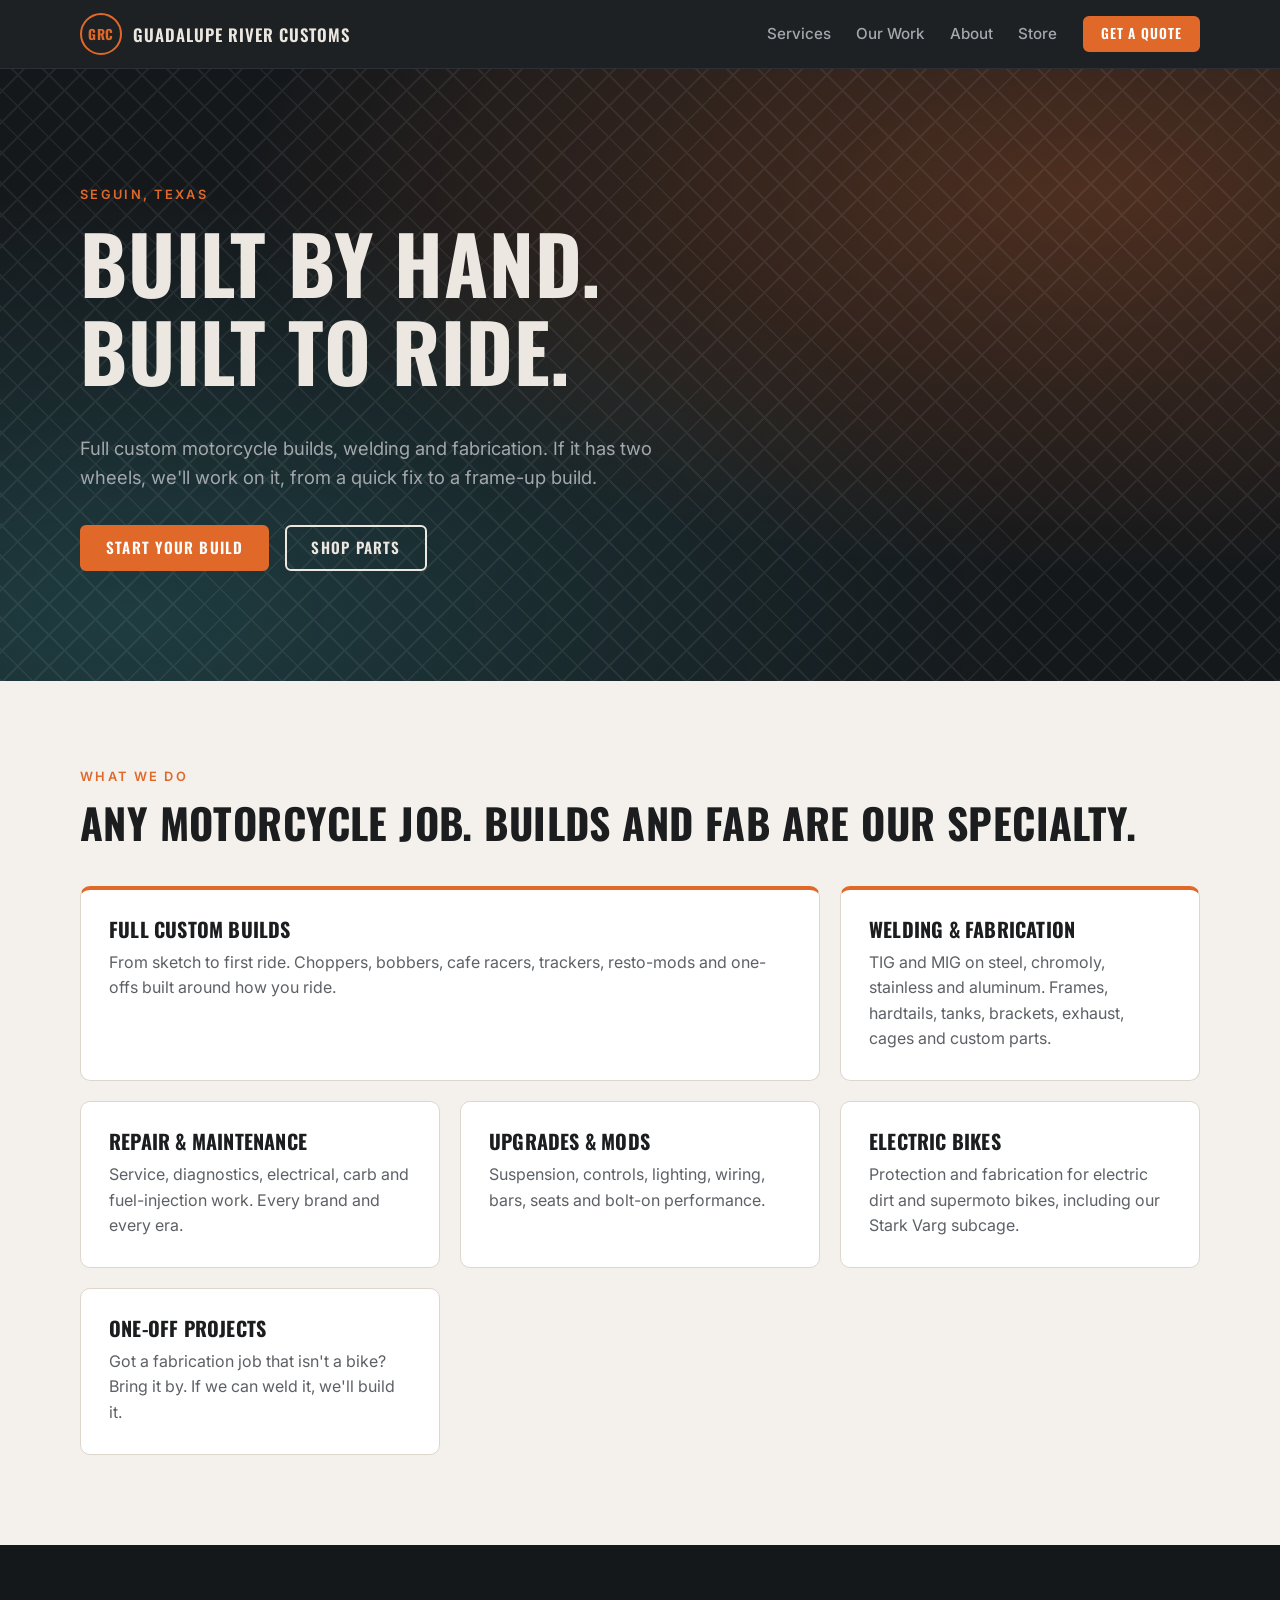
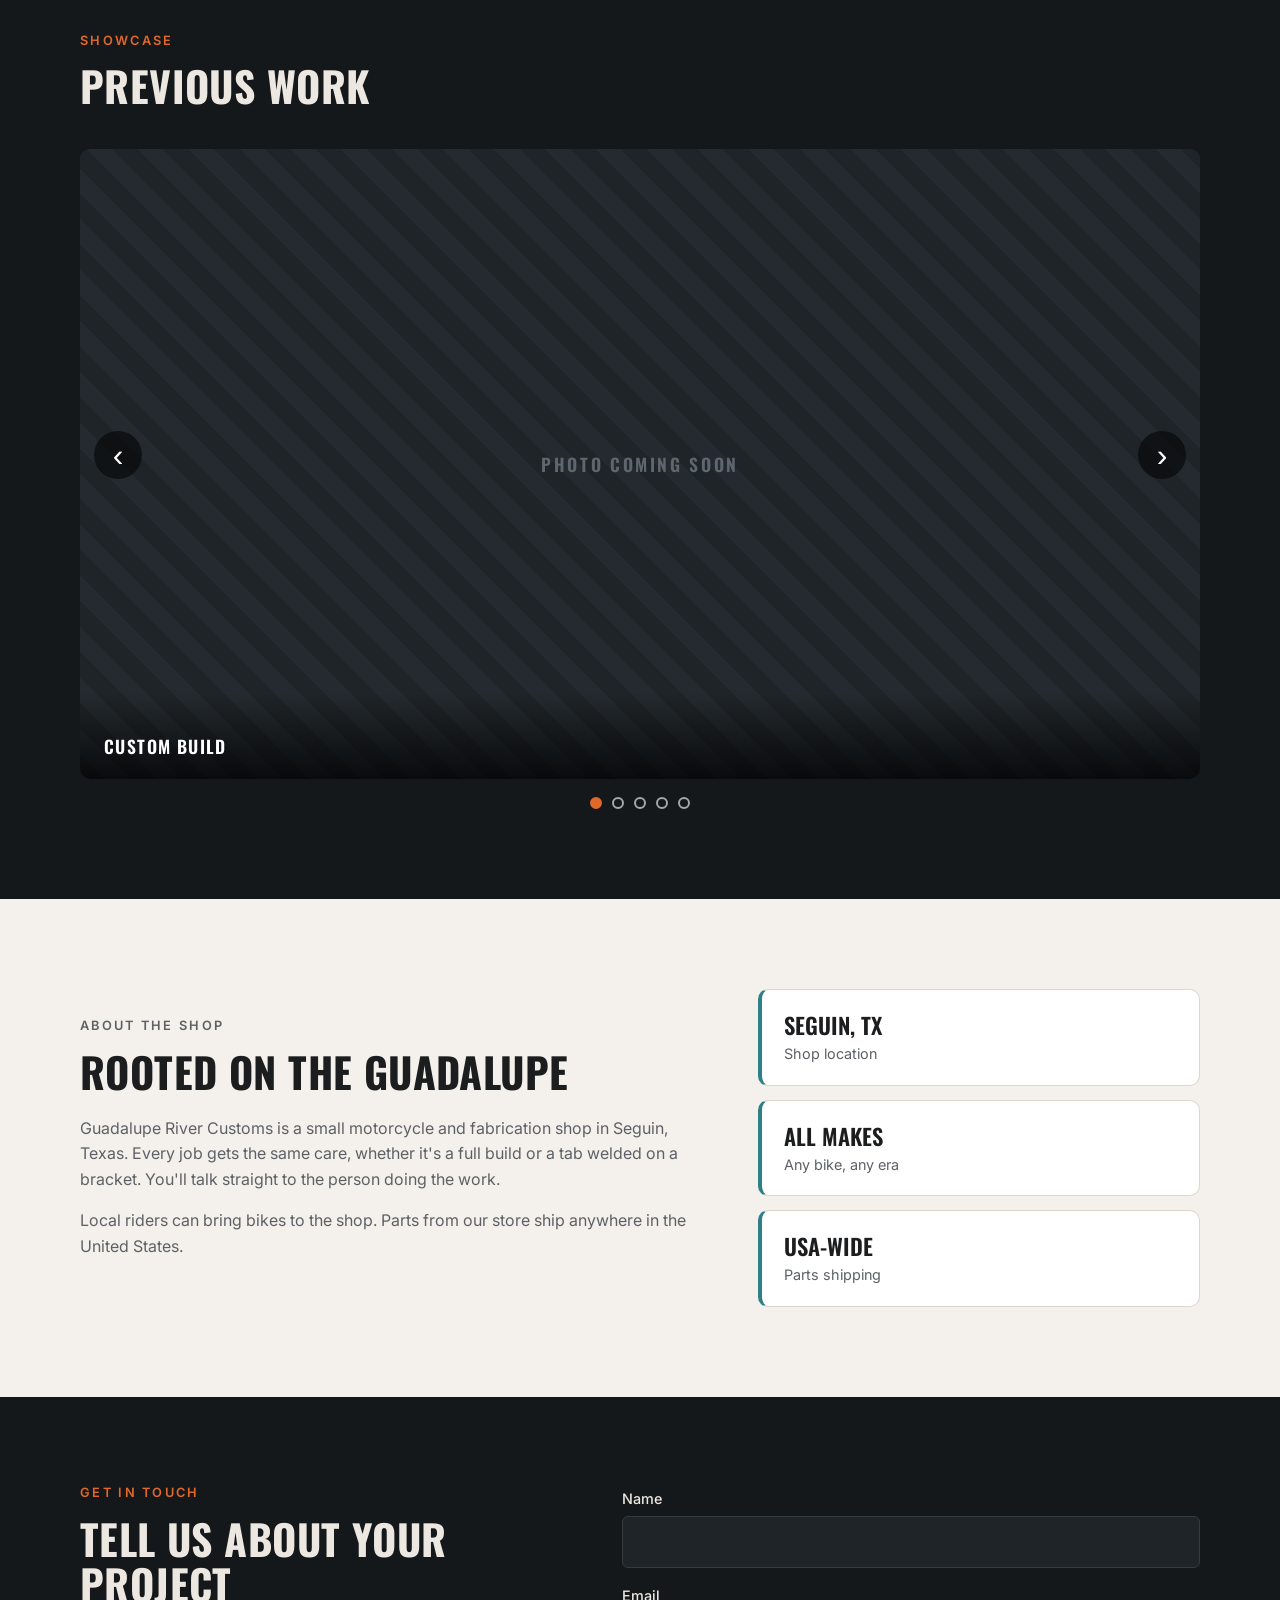
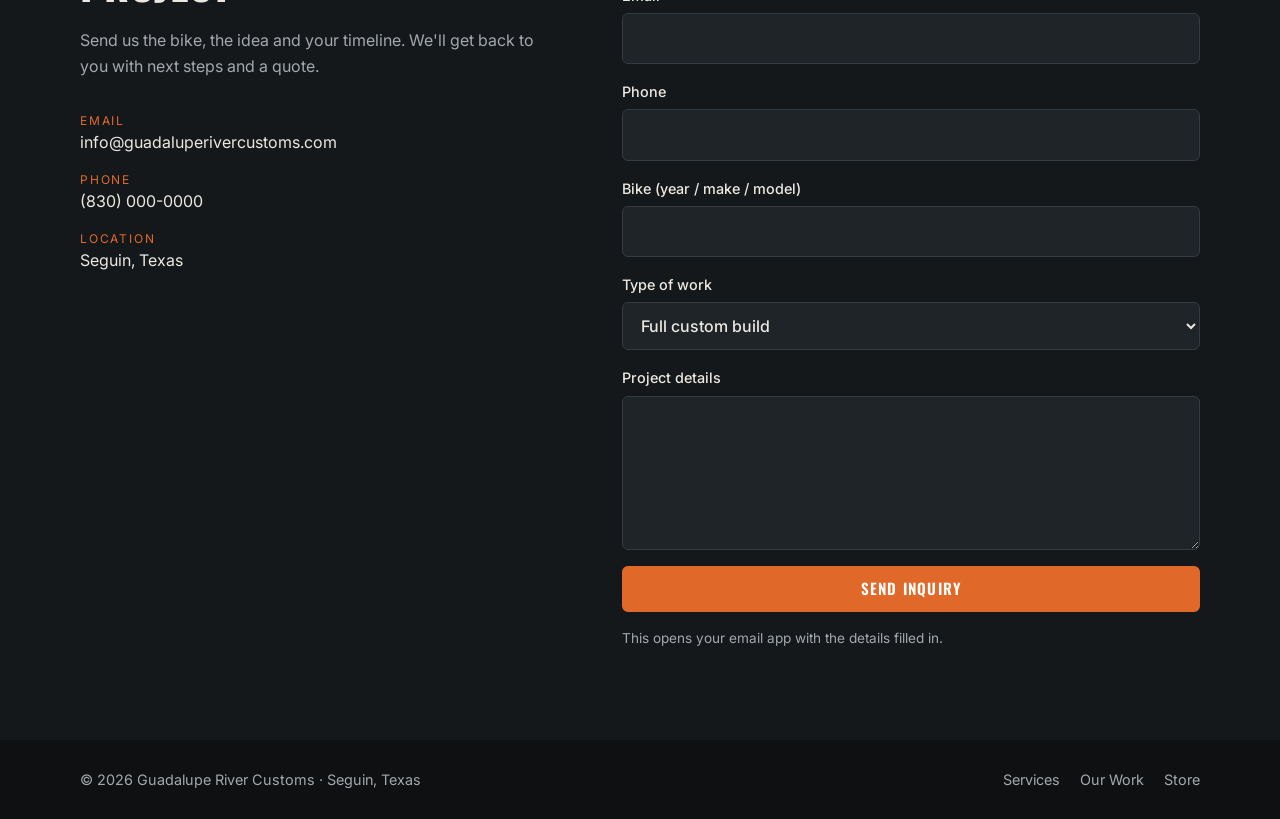
==== index.html @ 5e0766a9 "first push" ====
<!doctype html>
<html lang="en">
<head>
  <meta charset="utf-8">
  <meta name="viewport" content="width=device-width, initial-scale=1">
  <title>Guadalupe River Customs | Motorcycle Builds &amp; Fabrication in Seguin, TX</title>
  <meta name="description" content="Guadalupe River Customs in Seguin, Texas. Full custom motorcycle builds, repairs, welding and fabrication. Parts shipped anywhere in the USA.">
  <link rel="preconnect" href="https://fonts.googleapis.com">
  <link rel="preconnect" href="https://fonts.gstatic.com" crossorigin>
  <link href="https://fonts.googleapis.com/css2?family=Oswald:wght@500;600;700&family=Inter:wght@400;500;600&display=swap" rel="stylesheet">
  <link rel="stylesheet" href="css/styles.css">
</head>
<body>
  <header class="site-header">
    <div class="container nav">
      <a class="brand" href="index.html" aria-label="Guadalupe River Customs home">
        <span class="brand-mark">GRC</span>
        <span class="brand-name">Guadalupe River Customs</span>
      </a>
      <button class="nav-toggle" aria-label="Open menu" aria-expanded="false" aria-controls="nav-links">
        <span></span><span></span><span></span>
      </button>
      <nav id="nav-links" class="nav-links">
        <a href="#services">Services</a>
        <a href="#work">Our Work</a>
        <a href="#about">About</a>
        <a href="store.html">Store</a>
        <a href="#contact" class="btn btn-small">Get a Quote</a>
      </nav>
    </div>
  </header>

  <main>
    <section class="hero">
      <div class="container hero-inner">
        <p class="eyebrow">Seguin, Texas</p>
        <h1>Built by hand.<br>Built to ride.</h1>
        <p class="lead">Full custom motorcycle builds, welding and fabrication. If it has two wheels, we'll work on it, from a quick fix to a frame-up build.</p>
        <div class="hero-actions">
          <a href="#contact" class="btn">Start Your Build</a>
          <a href="store.html" class="btn btn-ghost">Shop Parts</a>
        </div>
      </div>
    </section>

    <section id="services" class="section">
      <div class="container">
        <p class="eyebrow">What we do</p>
        <h2>Any motorcycle job. Builds and fab are our specialty.</h2>
        <div class="cards">
          <article class="card card-feature">
            <h3>Full Custom Builds</h3>
            <p>From sketch to first ride. Choppers, bobbers, cafe racers, trackers, resto-mods and one-offs built around how you ride.</p>
          </article>
          <article class="card card-feature">
            <h3>Welding &amp; Fabrication</h3>
            <p>TIG and MIG on steel, chromoly, stainless and aluminum. Frames, hardtails, tanks, brackets, exhaust, cages and custom parts.</p>
          </article>
          <article class="card">
            <h3>Repair &amp; Maintenance</h3>
            <p>Service, diagnostics, electrical, carb and fuel-injection work. Every brand and every era.</p>
          </article>
          <article class="card">
            <h3>Upgrades &amp; Mods</h3>
            <p>Suspension, controls, lighting, wiring, bars, seats and bolt-on performance.</p>
          </article>
          <article class="card">
            <h3>Electric Bikes</h3>
            <p>Protection and fabrication for electric dirt and supermoto bikes, including our Stark Varg subcage.</p>
          </article>
          <article class="card">
            <h3>One-Off Projects</h3>
            <p>Got a fabrication job that isn't a bike? Bring it by. If we can weld it, we'll build it.</p>
          </article>
        </div>
      </div>
    </section>

    <section id="work" class="section section-dark">
      <div class="container">
        <p class="eyebrow">Showcase</p>
        <h2>Previous work</h2>
        <!-- To add photos: drop images into images/showcase/ and update the src/alt/caption below. -->
        <div class="carousel" data-carousel aria-roledescription="carousel" aria-label="Previous work">
          <div class="carousel-viewport">
            <ul class="carousel-track">
              <li class="carousel-slide">
                <img src="images/showcase/work-1.jpg" alt="Custom build 1">
                <p class="carousel-caption">Custom build</p>
              </li>
              <li class="carousel-slide">
                <img src="images/showcase/work-2.jpg" alt="Custom build 2">
                <p class="carousel-caption">Frame &amp; fabrication</p>
              </li>
              <li class="carousel-slide">
                <img src="images/showcase/work-3.jpg" alt="Custom build 3">
                <p class="carousel-caption">Welding detail</p>
              </li>
              <li class="carousel-slide">
                <img src="images/showcase/work-4.jpg" alt="Custom build 4">
                <p class="carousel-caption">Stark Varg subcage</p>
              </li>
              <li class="carousel-slide">
                <img src="images/showcase/work-5.jpg" alt="Custom build 5">
                <p class="carousel-caption">Finished build</p>
              </li>
            </ul>
          </div>
          <button class="carousel-btn prev" aria-label="Previous slide">&#8249;</button>
          <button class="carousel-btn next" aria-label="Next slide">&#8250;</button>
          <div class="carousel-dots" role="tablist" aria-label="Choose slide"></div>
        </div>
      </div>
    </section>

    <section id="about" class="section">
      <div class="container about">
        <div>
          <p class="eyebrow">About the shop</p>
          <h2>Rooted on the Guadalupe</h2>
          <p>Guadalupe River Customs is a small motorcycle and fabrication shop in Seguin, Texas. Every job gets the same care, whether it's a full build or a tab welded on a bracket. You'll talk straight to the person doing the work.</p>
          <p>Local riders can bring bikes to the shop. Parts from our store ship anywhere in the United States.</p>
        </div>
        <ul class="facts">
          <li><strong>Seguin, TX</strong><span>Shop location</span></li>
          <li><strong>All makes</strong><span>Any bike, any era</span></li>
          <li><strong>USA-wide</strong><span>Parts shipping</span></li>
        </ul>
      </div>
    </section>

    <section id="contact" class="section section-dark">
      <div class="container contact">
        <div>
          <p class="eyebrow">Get in touch</p>
          <h2>Tell us about your project</h2>
          <p>Send us the bike, the idea and your timeline. We'll get back to you with next steps and a quote.</p>
          <ul class="contact-list">
            <!-- TODO: replace placeholder contact details -->
            <li><span>Email</span><a href="mailto:info@guadaluperivercustoms.com">info@guadaluperivercustoms.com</a></li>
            <li><span>Phone</span><a href="tel:+18300000000">(830) 000-0000</a></li>
            <li><span>Location</span>Seguin, Texas</li>
          </ul>
        </div>
        <form class="form" data-mailto-form data-subject="Project inquiry">
          <label>Name<input name="Name" required autocomplete="name"></label>
          <label>Email<input name="Email" type="email" required autocomplete="email"></label>
          <label>Phone<input name="Phone" type="tel" autocomplete="tel"></label>
          <label>Bike (year / make / model)<input name="Bike"></label>
          <label>Type of work
            <select name="Type of work">
              <option>Full custom build</option>
              <option>Welding / fabrication</option>
              <option>Repair / maintenance</option>
              <option>Upgrades / mods</option>
              <option>Something else</option>
            </select>
          </label>
          <label>Project details<textarea name="Details" rows="5" required></textarea></label>
          <button type="submit" class="btn">Send Inquiry</button>
          <p class="form-note">This opens your email app with the details filled in.</p>
        </form>
      </div>
    </section>
  </main>

  <footer class="site-footer">
    <div class="container footer-inner">
      <p>&copy; <span data-year></span> Guadalupe River Customs &middot; Seguin, Texas</p>
      <nav><a href="index.html#services">Services</a><a href="index.html#work">Our Work</a><a href="store.html">Store</a></nav>
    </div>
  </footer>

  <script src="js/main.js"></script>
</body>
</html>
---- css/styles.css ----
:root {
  --bg: #f4f1ec;
  --surface: #ffffff;
  --ink: #1b1d1f;
  --muted: #5d6166;
  --line: #ddd6cc;
  --dark: #15181b;
  --dark-2: #1f2428;
  --dark-ink: #ece8e1;
  --dark-muted: #a3a8ad;
  --accent: #e0692a;      /* spark orange */
  --accent-ink: #ffffff;
  --river: #2f7f86;       /* river teal */
  --radius: 10px;
  --max: 1160px;
  --head: "Oswald", "Arial Narrow", sans-serif;
  --body: "Inter", system-ui, -apple-system, "Segoe UI", sans-serif;
}

*, *::before, *::after { box-sizing: border-box; }
html { scroll-behavior: smooth; }
body {
  margin: 0;
  background: var(--bg);
  color: var(--ink);
  font: 16px/1.6 var(--body);
  -webkit-font-smoothing: antialiased;
}
img { max-width: 100%; display: block; }
a { color: inherit; }
h1, h2, h3 { font-family: var(--head); line-height: 1.1; margin: 0 0 .5em; letter-spacing: .01em; text-transform: uppercase; }
h1 { font-size: clamp(2.6rem, 7vw, 5rem); }
h2 { font-size: clamp(1.8rem, 4vw, 2.6rem); }
h3 { font-size: 1.25rem; }
p { margin: 0 0 1em; }

.container { width: 100%; max-width: var(--max); margin: 0 auto; padding: 0 20px; }
.eyebrow { font: 600 .8rem/1 var(--body); letter-spacing: .18em; text-transform: uppercase; color: var(--accent); margin-bottom: 1rem; }
.lead { font-size: 1.15rem; color: var(--muted); max-width: 40rem; }

/* Buttons */
.btn {
  display: inline-block; padding: .85rem 1.5rem; border: 2px solid var(--accent); border-radius: 6px;
  background: var(--accent); color: var(--accent-ink); font: 600 .95rem/1 var(--head); letter-spacing: .08em;
  text-transform: uppercase; text-decoration: none; cursor: pointer; transition: background .2s, color .2s, transform .1s;
}
.btn:hover { background: #c85a20; border-color: #c85a20; }
.btn:active { transform: translateY(1px); }
.btn-ghost { background: transparent; color: var(--dark-ink); border-color: var(--dark-ink); }
.btn-ghost:hover { background: var(--dark-ink); color: var(--dark); border-color: var(--dark-ink); }
.btn-small { padding: .55rem 1rem; font-size: .85rem; }
.btn-block { width: 100%; }
:focus-visible { outline: 3px solid var(--river); outline-offset: 2px; }

/* Header */
.site-header { position: sticky; top: 0; z-index: 50; background: rgba(21, 24, 27, .96); color: var(--dark-ink); border-bottom: 1px solid #2a3035; }
.nav { display: flex; align-items: center; justify-content: space-between; height: 68px; }
.brand { display: flex; align-items: center; gap: .7rem; text-decoration: none; }
.brand-mark { display: grid; place-items: center; width: 42px; height: 42px; border: 2px solid var(--accent); border-radius: 50%; font: 700 .85rem var(--head); color: var(--accent); letter-spacing: .05em; }
.brand-name { font: 600 1.05rem var(--head); letter-spacing: .06em; text-transform: uppercase; }
.nav-links { display: flex; align-items: center; gap: 1.6rem; }
.nav-links a:not(.btn) { text-decoration: none; font-weight: 500; font-size: .95rem; color: var(--dark-muted); transition: color .2s; }
.nav-links a:not(.btn):hover, .nav-links a[aria-current="page"] { color: var(--dark-ink); }
.nav-toggle { display: none; background: none; border: 0; padding: 8px; cursor: pointer; }
.nav-toggle span { display: block; width: 24px; height: 2px; margin: 5px 0; background: var(--dark-ink); transition: transform .2s, opacity .2s; }

/* Hero */
.hero {
  position: relative; color: var(--dark-ink); padding: 120px 0 110px;
  background:
    radial-gradient(ellipse at 85% 20%, rgba(224, 105, 42, .28), transparent 55%),
    radial-gradient(ellipse at 10% 90%, rgba(47, 127, 134, .35), transparent 55%),
    var(--dark);
  overflow: hidden;
}
.hero::after { /* subtle diamond-plate texture */
  content: ""; position: absolute; inset: 0; pointer-events: none; opacity: .06;
  background-image: repeating-linear-gradient(45deg, #fff 0 2px, transparent 2px 22px), repeating-linear-gradient(-45deg, #fff 0 2px, transparent 2px 22px);
}
.hero-inner { position: relative; z-index: 1; }
.hero .lead { color: var(--dark-muted); }
.hero-actions { display: flex; flex-wrap: wrap; gap: 1rem; margin-top: 2rem; }

/* Sections */
.section { padding: 90px 0; }
.section-dark { background: var(--dark); color: var(--dark-ink); }
.section-dark .lead, .section-dark p { color: var(--dark-muted); }
.section-dark h2 { color: var(--dark-ink); }
.section-dark .eyebrow, .page-head .eyebrow { color: var(--accent); }
.page-head { background: var(--dark); color: var(--dark-ink); padding: 80px 0 60px; }
.page-head .lead { color: var(--dark-muted); }

/* Cards */
.cards { display: grid; grid-template-columns: repeat(3, 1fr); gap: 20px; margin-top: 2.5rem; }
.card { background: var(--surface); border: 1px solid var(--line); border-radius: var(--radius); padding: 28px; }
.card p { color: var(--muted); margin: 0; }
.card-feature { grid-column: span 1; border-top: 4px solid var(--accent); }
.card-feature:first-child { grid-column: span 2; }
.card-feature:nth-child(2) { grid-column: span 1; }

/* Carousel */
.carousel { position: relative; margin-top: 2.5rem; }
.carousel-viewport { overflow: hidden; border-radius: var(--radius); background: var(--dark-2); }
.carousel-track { display: flex; margin: 0; padding: 0; list-style: none; transition: transform .5s ease; }
.carousel-slide { position: relative; flex: 0 0 100%; aspect-ratio: 16 / 9; }
.carousel-slide img { width: 100%; height: 100%; object-fit: cover; }
.carousel-slide.is-placeholder img { display: none; }
.carousel-slide.is-placeholder::before {
  content: "Photo coming soon"; position: absolute; inset: 0; display: grid; place-items: center;
  font: 600 1.1rem var(--head); letter-spacing: .15em; text-transform: uppercase; color: #5f676e;
  background: repeating-linear-gradient(45deg, #1f2428 0 18px, #242a2f 18px 36px);
}
.carousel-caption {
  position: absolute; left: 0; right: 0; bottom: 0; margin: 0; padding: 40px 24px 20px;
  background: linear-gradient(transparent, rgba(0, 0, 0, .75)); color: #fff !important;
  font: 600 1.1rem var(--head); letter-spacing: .08em; text-transform: uppercase;
}
.carousel-btn {
  position: absolute; top: calc(50% - 24px); transform: translateY(-50%); width: 48px; height: 48px; border-radius: 50%;
  border: 0; background: rgba(0, 0, 0, .55); color: #fff; font-size: 2rem; line-height: 1; cursor: pointer; transition: background .2s;
}
.carousel-btn:hover { background: var(--accent); }
.carousel-btn.prev { left: 14px; }
.carousel-btn.next { right: 14px; }
.carousel-dots { display: flex; justify-content: center; gap: 10px; margin-top: 18px; }
.carousel-dots button { width: 12px; height: 12px; padding: 0; border-radius: 50%; border: 2px solid var(--dark-muted); background: transparent; cursor: pointer; }
.carousel-dots button[aria-selected="true"] { background: var(--accent); border-color: var(--accent); }

/* About */
.about { display: grid; grid-template-columns: 1.4fr 1fr; gap: 60px; align-items: center; }
.about p { color: var(--muted); }
.facts { list-style: none; margin: 0; padding: 0; display: grid; gap: 14px; }
.facts li { background: var(--surface); border: 1px solid var(--line); border-left: 4px solid var(--river); border-radius: var(--radius); padding: 18px 22px; }
.facts strong { display: block; font: 600 1.4rem var(--head); text-transform: uppercase; }
.facts span { color: var(--muted); font-size: .9rem; }

/* Contact + forms */
.contact { display: grid; grid-template-columns: 1fr 1.2fr; gap: 60px; }
.contact-list { list-style: none; padding: 0; margin: 2rem 0 0; display: grid; gap: 14px; }
.contact-list li { display: flex; flex-direction: column; color: var(--dark-ink); }
.contact-list span { font-size: .75rem; letter-spacing: .15em; text-transform: uppercase; color: var(--accent); }
.contact-list a { color: var(--dark-ink); text-decoration: none; overflow-wrap: anywhere; }
.contact-list a:hover { color: var(--accent); }

.form { display: grid; gap: 16px; }
.form label { display: grid; gap: 6px; font-size: .9rem; font-weight: 500; }
.form input, .form select, .form textarea {
  width: 100%; padding: .75rem .9rem; border-radius: 6px; font: inherit; font-size: 1rem;
  border: 1px solid var(--line); background: var(--surface); color: var(--ink);
}
.form textarea { resize: vertical; }
.section-dark .form label { color: var(--dark-ink); }
.section-dark .form input, .section-dark .form select, .section-dark .form textarea { background: var(--dark-2); border-color: #343b41; color: var(--dark-ink); }
.form-row { display: grid; grid-template-columns: 1fr 1fr; gap: 16px; }
.form-note { font-size: .85rem; color: var(--muted); margin: 0; }
.section-dark .form-note { color: var(--dark-muted); }

/* Product */
.product { display: grid; grid-template-columns: 1fr 1fr; gap: 56px; align-items: start; }
.product-media { position: sticky; top: 96px; aspect-ratio: 4 / 3; border-radius: var(--radius); overflow: hidden; background: var(--dark-2); }
.product-media img { width: 100%; height: 100%; object-fit: cover; }
.product-media.is-placeholder img { display: none; }
.product-media.is-placeholder::before {
  content: "Product photo coming soon"; position: absolute; inset: 0; display: grid; place-items: center;
  font: 600 1rem var(--head); letter-spacing: .15em; text-transform: uppercase; color: #5f676e;
  background: repeating-linear-gradient(45deg, #1f2428 0 18px, #242a2f 18px 36px);
}
.price { font: 700 2.4rem var(--head); margin: .2rem 0 1rem; }
.price span { font: 500 1rem var(--body); color: var(--muted); }
.spec-list { padding-left: 1.2rem; margin: 0 0 2rem; color: var(--muted); }
.spec-list li { margin-bottom: .35rem; }
.order-form { background: var(--surface); border: 1px solid var(--line); border-radius: var(--radius); padding: 28px; }
.order-total { margin: 0; font-size: 1.05rem; }

/* Footer */
.site-footer { background: #0e1012; color: var(--dark-muted); padding: 28px 0; font-size: .9rem; }
.footer-inner { display: flex; flex-wrap: wrap; justify-content: space-between; align-items: center; gap: 12px; }
.footer-inner p { margin: 0; }
.footer-inner nav { display: flex; gap: 20px; }
.footer-inner a { text-decoration: none; }
.footer-inner a:hover { color: var(--accent); }

/* Responsive */
@media (max-width: 900px) {
  .cards { grid-template-columns: 1fr 1fr; }
  .card-feature:first-child { grid-column: span 2; }
  .about, .contact, .product { grid-template-columns: 1fr; gap: 40px; }
  .product-media { position: relative; top: 0; }
}
@media (max-width: 720px) {
  .container { padding: 0 16px; }
  .nav-toggle { display: block; }
  .brand-name { font-size: .9rem; }
  .nav-links {
    position: absolute; top: 68px; left: 0; right: 0; flex-direction: column; align-items: stretch; gap: 0;
    background: var(--dark); border-bottom: 1px solid #2a3035; padding: 8px 16px 20px; display: none;
  }
  .nav-links.is-open { display: flex; }
  .nav-links a:not(.btn) { padding: 14px 0; border-bottom: 1px solid #2a3035; }
  .nav-links .btn { margin-top: 14px; text-align: center; }
  .nav-toggle[aria-expanded="true"] span:nth-child(1) { transform: translateY(7px) rotate(45deg); }
  .nav-toggle[aria-expanded="true"] span:nth-child(2) { opacity: 0; }
  .nav-toggle[aria-expanded="true"] span:nth-child(3) { transform: translateY(-7px) rotate(-45deg); }
  .hero { padding: 80px 0 70px; }
  .section { padding: 64px 0; }
  .cards { grid-template-columns: 1fr; }
  .card-feature:first-child { grid-column: auto; }
  .form-row { grid-template-columns: 1fr; }
  .carousel-slide { aspect-ratio: 4 / 3; }
  .carousel-btn { width: 40px; height: 40px; font-size: 1.6rem; }
  .order-form { padding: 20px; }
}
@media (prefers-reduced-motion: reduce) {
  html { scroll-behavior: auto; }
  .carousel-track { transition: none; }
}
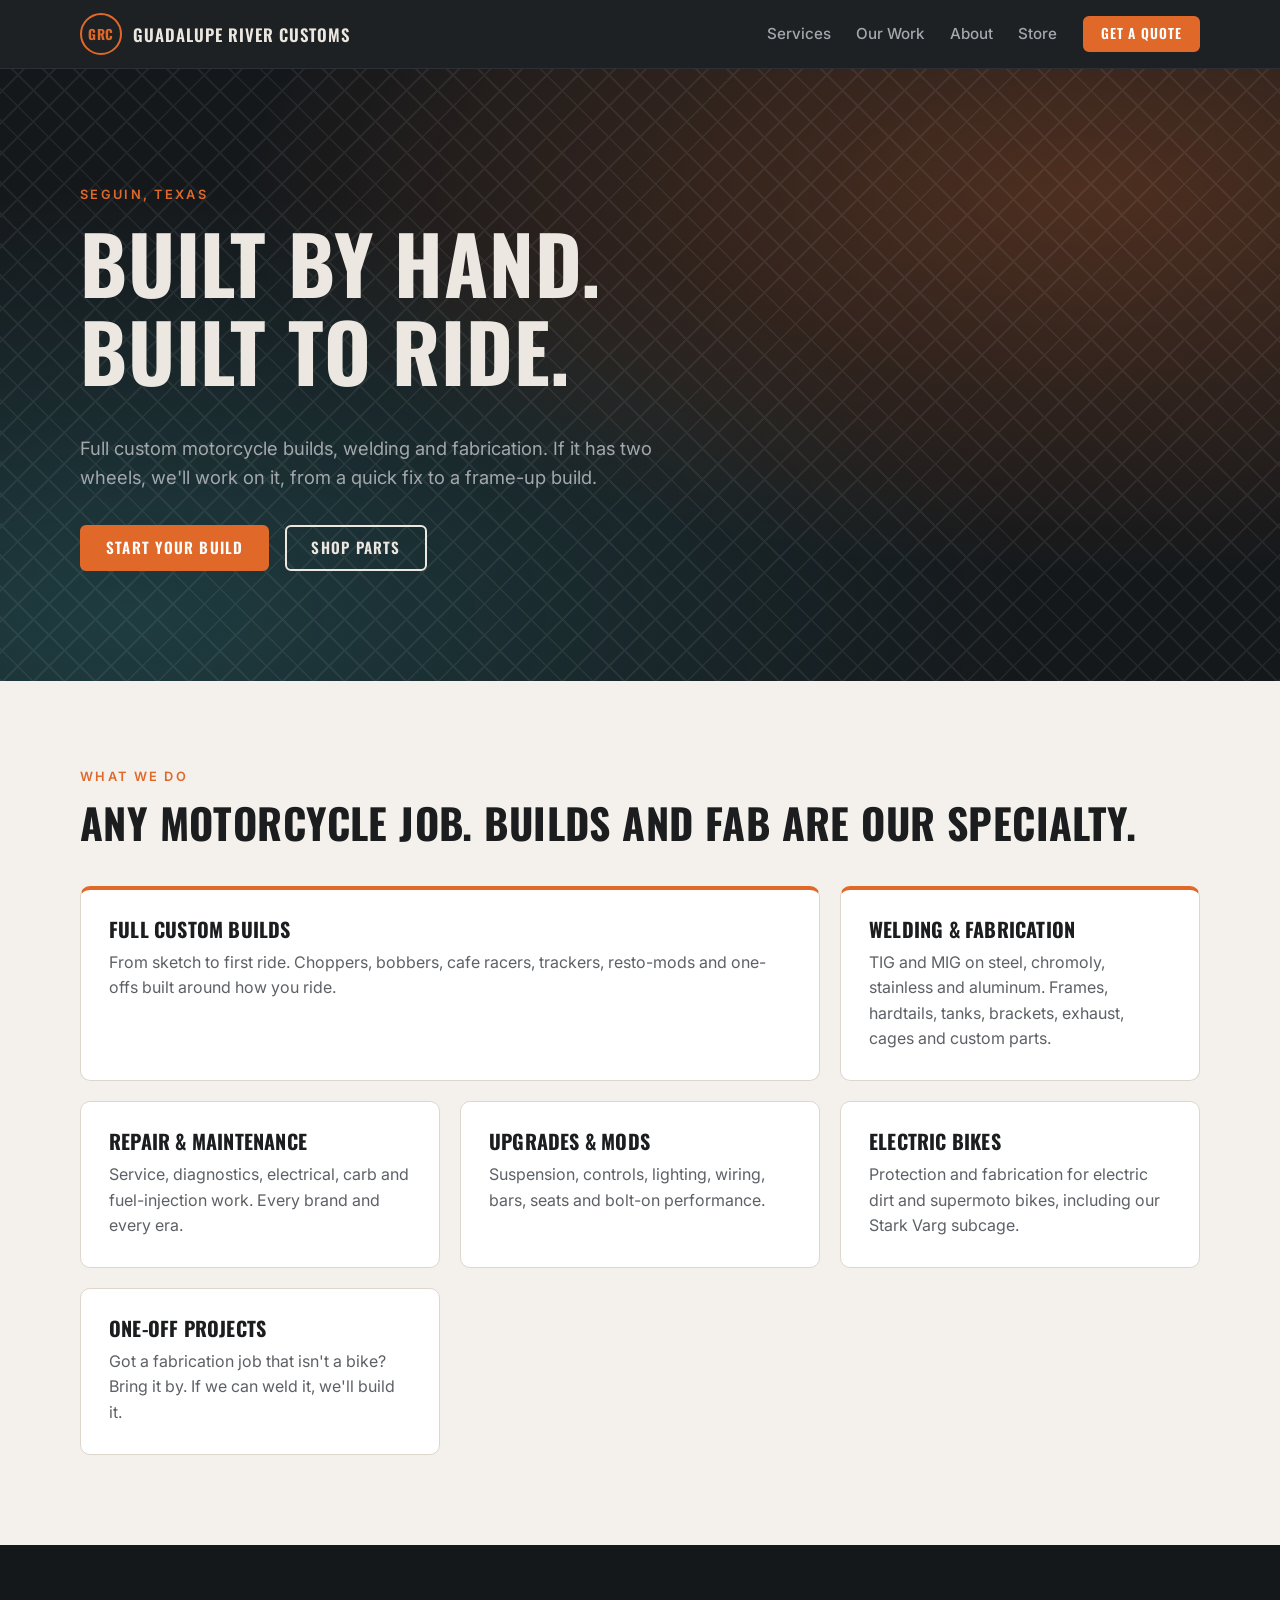
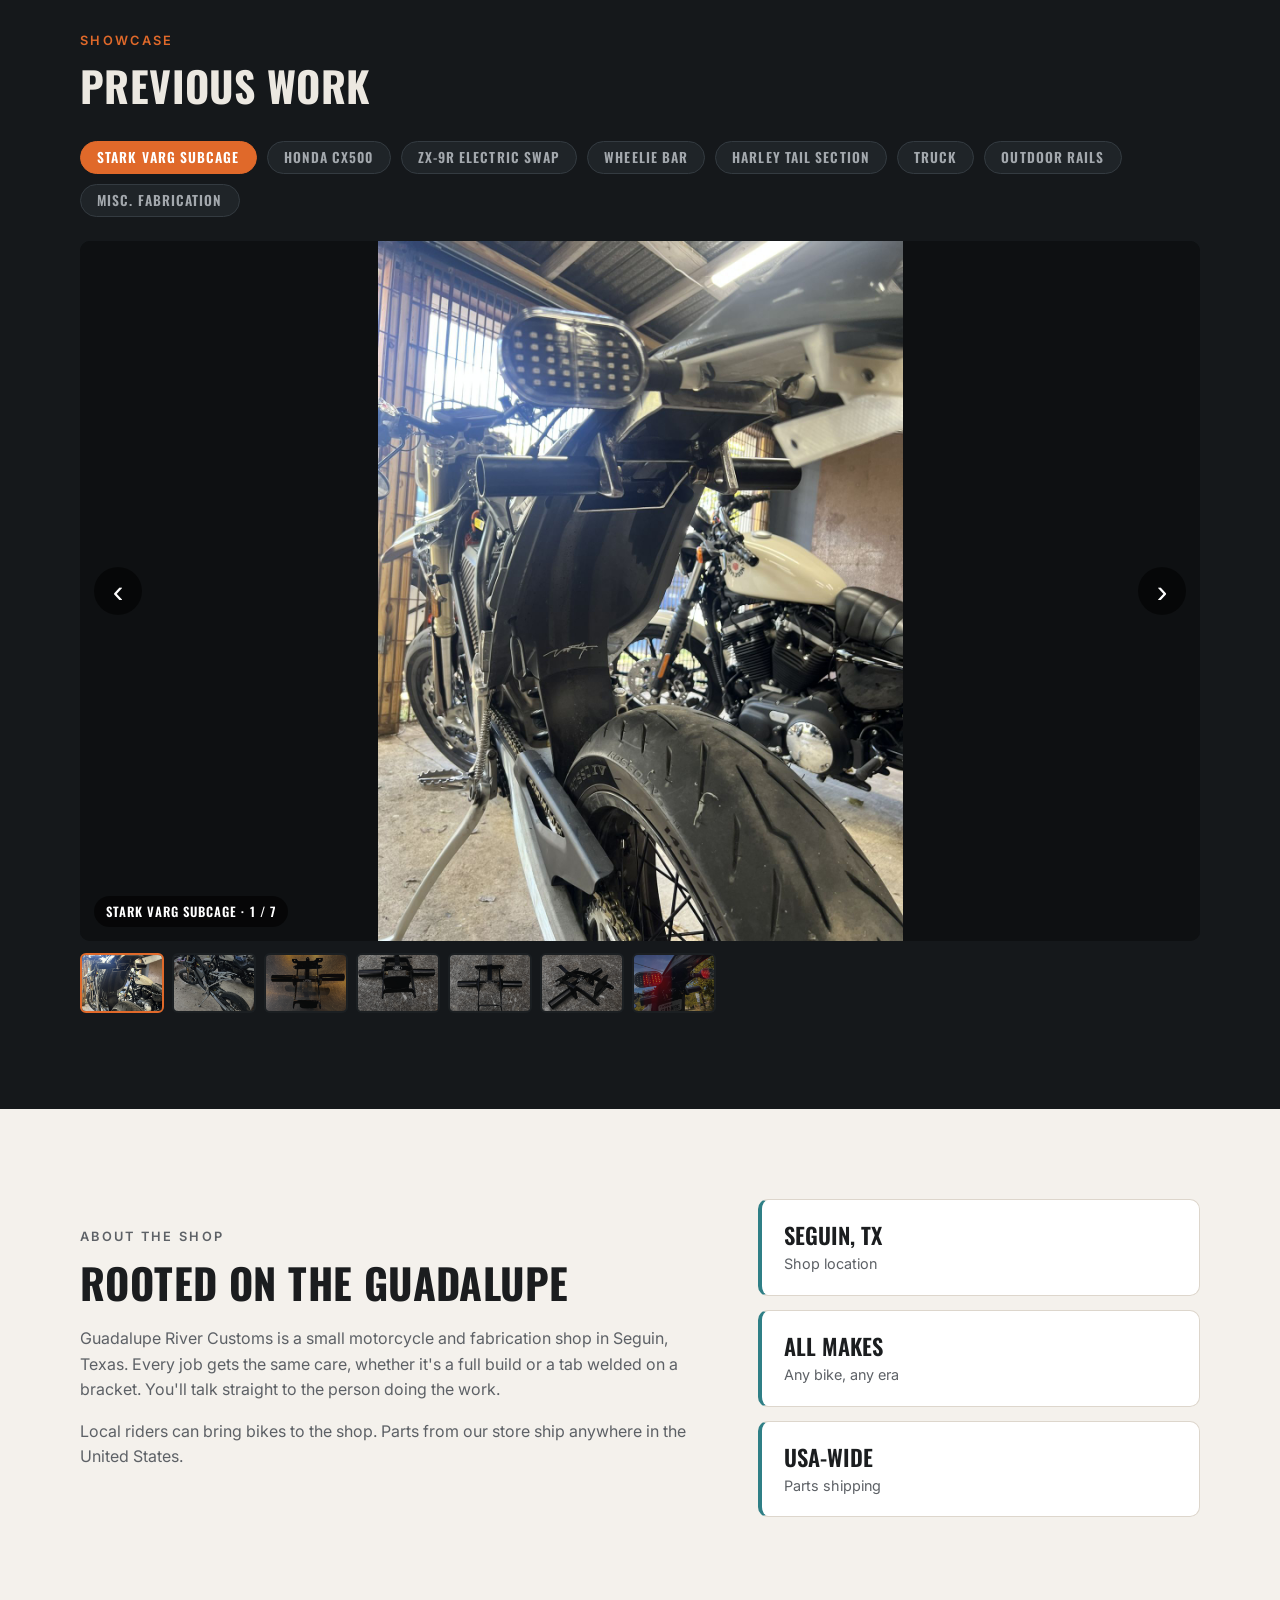
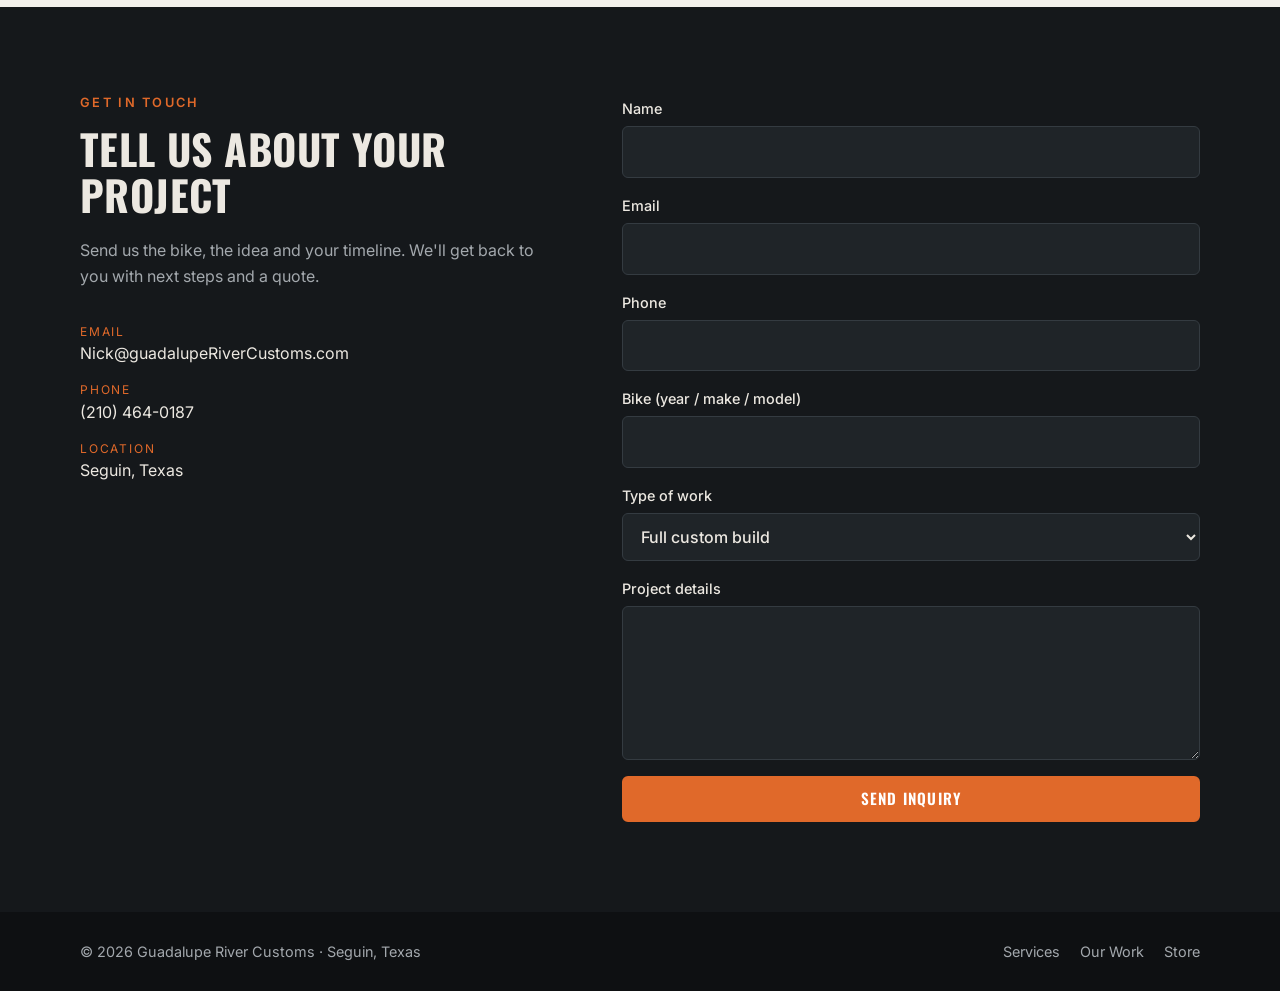
==== commit a3278eb6: "added photos and small changes" ====
--- a/index.html
+++ b/index.html
@@ -80,36 +80,17 @@
       <div class="container">
         <p class="eyebrow">Showcase</p>
         <h2>Previous work</h2>
-        <!-- To add photos: drop images into images/showcase/ and update the src/alt/caption below. -->
+        <!-- Projects come from the folders in images/showcase/. After adding photos, run: python tools/build_images.py -->
+        <div class="project-tabs" role="tablist" aria-label="Projects" data-project-tabs></div>
         <div class="carousel" data-carousel aria-roledescription="carousel" aria-label="Previous work">
           <div class="carousel-viewport">
-            <ul class="carousel-track">
-              <li class="carousel-slide">
-                <img src="images/showcase/work-1.jpg" alt="Custom build 1">
-                <p class="carousel-caption">Custom build</p>
-              </li>
-              <li class="carousel-slide">
-                <img src="images/showcase/work-2.jpg" alt="Custom build 2">
-                <p class="carousel-caption">Frame &amp; fabrication</p>
-              </li>
-              <li class="carousel-slide">
-                <img src="images/showcase/work-3.jpg" alt="Custom build 3">
-                <p class="carousel-caption">Welding detail</p>
-              </li>
-              <li class="carousel-slide">
-                <img src="images/showcase/work-4.jpg" alt="Custom build 4">
-                <p class="carousel-caption">Stark Varg subcage</p>
-              </li>
-              <li class="carousel-slide">
-                <img src="images/showcase/work-5.jpg" alt="Custom build 5">
-                <p class="carousel-caption">Finished build</p>
-              </li>
-            </ul>
+            <ul class="carousel-track"></ul>
           </div>
-          <button class="carousel-btn prev" aria-label="Previous slide">&#8249;</button>
-          <button class="carousel-btn next" aria-label="Next slide">&#8250;</button>
-          <div class="carousel-dots" role="tablist" aria-label="Choose slide"></div>
+          <button class="carousel-btn prev" aria-label="Previous photo">&#8249;</button>
+          <button class="carousel-btn next" aria-label="Next photo">&#8250;</button>
+          <p class="carousel-count" aria-live="polite"></p>
         </div>
+        <div class="carousel-thumbs" aria-label="Choose photo"></div>
       </div>
     </section>
 
@@ -136,19 +117,20 @@
           <h2>Tell us about your project</h2>
           <p>Send us the bike, the idea and your timeline. We'll get back to you with next steps and a quote.</p>
           <ul class="contact-list">
-            <!-- TODO: replace placeholder contact details -->
-            <li><span>Email</span><a href="mailto:info@guadaluperivercustoms.com">info@guadaluperivercustoms.com</a></li>
-            <li><span>Phone</span><a href="tel:+18300000000">(830) 000-0000</a></li>
+            <li><span>Email</span><a href="mailto:Nick@guadalupeRiverCustoms.com">Nick@guadalupeRiverCustoms.com</a></li>
+            <li><span>Phone</span><a href="tel:+12104640187">(210) 464-0187</a></li>
             <li><span>Location</span>Seguin, Texas</li>
           </ul>
         </div>
-        <form class="form" data-mailto-form data-subject="Project inquiry">
-          <label>Name<input name="Name" required autocomplete="name"></label>
-          <label>Email<input name="Email" type="email" required autocomplete="email"></label>
-          <label>Phone<input name="Phone" type="tel" autocomplete="tel"></label>
-          <label>Bike (year / make / model)<input name="Bike"></label>
+        <form class="form" action="https://formspree.io/f/xoedqnzv" method="POST" data-formspree
+              data-success="Thanks! Your inquiry was sent. We'll get back to you soon.">
+          <input type="hidden" name="_subject" value="Project inquiry from the website">
+          <label>Name<input name="name" required autocomplete="name"></label>
+          <label>Email<input name="email" type="email" required autocomplete="email"></label>
+          <label>Phone<input name="phone" type="tel" autocomplete="tel"></label>
+          <label>Bike (year / make / model)<input name="bike"></label>
           <label>Type of work
-            <select name="Type of work">
+            <select name="type_of_work">
               <option>Full custom build</option>
               <option>Welding / fabrication</option>
               <option>Repair / maintenance</option>
@@ -156,9 +138,9 @@
               <option>Something else</option>
             </select>
           </label>
-          <label>Project details<textarea name="Details" rows="5" required></textarea></label>
+          <label>Project details<textarea name="message" rows="5" required></textarea></label>
           <button type="submit" class="btn">Send Inquiry</button>
-          <p class="form-note">This opens your email app with the details filled in.</p>
+          <p class="form-status" role="status" aria-live="polite"></p>
         </form>
       </div>
     </section>
@@ -171,6 +153,7 @@
     </div>
   </footer>
 
+  <script src="js/showcase-data.js"></script>
   <script src="js/main.js"></script>
 </body>
 </html>
--- a/css/styles.css
+++ b/css/styles.css
@@ -98,33 +98,41 @@
 .card-feature:first-child { grid-column: span 2; }
 .card-feature:nth-child(2) { grid-column: span 1; }
 
+/* Showcase project tabs */
+.project-tabs { display: flex; flex-wrap: wrap; gap: 10px; margin-top: 2rem; }
+.project-tabs button {
+  padding: .55rem 1rem; border-radius: 999px; border: 1px solid #343b41; background: var(--dark-2); color: var(--dark-muted);
+  font: 600 .85rem/1 var(--head); letter-spacing: .08em; text-transform: uppercase; cursor: pointer; transition: background .2s, color .2s, border-color .2s;
+}
+.project-tabs button:hover { color: var(--dark-ink); border-color: var(--dark-muted); }
+.project-tabs button[aria-selected="true"] { background: var(--accent); border-color: var(--accent); color: var(--accent-ink); }
+
 /* Carousel */
-.carousel { position: relative; margin-top: 2.5rem; }
-.carousel-viewport { overflow: hidden; border-radius: var(--radius); background: var(--dark-2); }
+.carousel { position: relative; margin-top: 1.5rem; }
+.carousel-viewport { overflow: hidden; border-radius: var(--radius); background: #0e1012; }
 .carousel-track { display: flex; margin: 0; padding: 0; list-style: none; transition: transform .5s ease; }
-.carousel-slide { position: relative; flex: 0 0 100%; aspect-ratio: 16 / 9; }
-.carousel-slide img { width: 100%; height: 100%; object-fit: cover; }
-.carousel-slide.is-placeholder img { display: none; }
-.carousel-slide.is-placeholder::before {
-  content: "Photo coming soon"; position: absolute; inset: 0; display: grid; place-items: center;
-  font: 600 1.1rem var(--head); letter-spacing: .15em; text-transform: uppercase; color: #5f676e;
-  background: repeating-linear-gradient(45deg, #1f2428 0 18px, #242a2f 18px 36px);
-}
-.carousel-caption {
-  position: absolute; left: 0; right: 0; bottom: 0; margin: 0; padding: 40px 24px 20px;
-  background: linear-gradient(transparent, rgba(0, 0, 0, .75)); color: #fff !important;
-  font: 600 1.1rem var(--head); letter-spacing: .08em; text-transform: uppercase;
+.carousel-slide { position: relative; flex: 0 0 100%; aspect-ratio: 16 / 10; }
+.carousel-slide img, .carousel-slide video { width: 100%; height: 100%; object-fit: contain; background: #0e1012; }
+.carousel-count {
+  position: absolute; left: 14px; bottom: 14px; margin: 0; padding: 6px 12px; border-radius: 999px;
+  background: rgba(0, 0, 0, .6); color: #fff !important; font: 600 .8rem var(--head); letter-spacing: .08em; text-transform: uppercase; pointer-events: none;
 }
 .carousel-btn {
-  position: absolute; top: calc(50% - 24px); transform: translateY(-50%); width: 48px; height: 48px; border-radius: 50%;
+  position: absolute; top: 50%; transform: translateY(-50%); width: 48px; height: 48px; border-radius: 50%;
   border: 0; background: rgba(0, 0, 0, .55); color: #fff; font-size: 2rem; line-height: 1; cursor: pointer; transition: background .2s;
 }
 .carousel-btn:hover { background: var(--accent); }
 .carousel-btn.prev { left: 14px; }
 .carousel-btn.next { right: 14px; }
-.carousel-dots { display: flex; justify-content: center; gap: 10px; margin-top: 18px; }
-.carousel-dots button { width: 12px; height: 12px; padding: 0; border-radius: 50%; border: 2px solid var(--dark-muted); background: transparent; cursor: pointer; }
-.carousel-dots button[aria-selected="true"] { background: var(--accent); border-color: var(--accent); }
+.carousel-thumbs { display: flex; gap: 8px; margin-top: 12px; overflow-x: auto; padding-bottom: 6px; scrollbar-width: thin; }
+.carousel-thumbs button {
+  flex: 0 0 auto; width: 84px; height: 60px; padding: 0; border: 2px solid transparent; border-radius: 6px; overflow: hidden;
+  background: var(--dark-2); cursor: pointer; opacity: .6; transition: opacity .2s, border-color .2s;
+}
+.carousel-thumbs button:hover { opacity: 1; }
+.carousel-thumbs button[aria-current="true"] { opacity: 1; border-color: var(--accent); }
+.carousel-thumbs img { width: 100%; height: 100%; object-fit: cover; }
+.carousel-thumbs .is-video::before { content: "B6"; display: grid; place-items: center; height: 100%; color: #fff; font-size: 1.2rem; }
 
 /* About */
 .about { display: grid; grid-template-columns: 1.4fr 1fr; gap: 60px; align-items: center; }
@@ -157,20 +165,37 @@
 
 /* Product */
 .product { display: grid; grid-template-columns: 1fr 1fr; gap: 56px; align-items: start; }
-.product-media { position: sticky; top: 96px; aspect-ratio: 4 / 3; border-radius: var(--radius); overflow: hidden; background: var(--dark-2); }
+.product-gallery { position: sticky; top: 96px; }
+.product-media { aspect-ratio: 4 / 3; border-radius: var(--radius); overflow: hidden; background: var(--dark-2); }
 .product-media img { width: 100%; height: 100%; object-fit: cover; }
-.product-media.is-placeholder img { display: none; }
-.product-media.is-placeholder::before {
-  content: "Product photo coming soon"; position: absolute; inset: 0; display: grid; place-items: center;
-  font: 600 1rem var(--head); letter-spacing: .15em; text-transform: uppercase; color: #5f676e;
-  background: repeating-linear-gradient(45deg, #1f2428 0 18px, #242a2f 18px 36px);
-}
+.product-thumbs { display: grid; grid-template-columns: repeat(5, 1fr); gap: 8px; margin-top: 10px; }
+.product-thumbs button { padding: 0; aspect-ratio: 1; border: 2px solid transparent; border-radius: 6px; overflow: hidden; cursor: pointer; background: var(--dark-2); opacity: .7; transition: opacity .2s, border-color .2s; }
+.product-thumbs button:hover { opacity: 1; }
+.product-thumbs button[aria-current="true"] { opacity: 1; border-color: var(--accent); }
+.product-thumbs img { width: 100%; height: 100%; object-fit: cover; }
 .price { font: 700 2.4rem var(--head); margin: .2rem 0 1rem; }
 .price span { font: 500 1rem var(--body); color: var(--muted); }
 .spec-list { padding-left: 1.2rem; margin: 0 0 2rem; color: var(--muted); }
 .spec-list li { margin-bottom: .35rem; }
 .order-form { background: var(--surface); border: 1px solid var(--line); border-radius: var(--radius); padding: 28px; }
 .order-total { margin: 0; font-size: 1.05rem; }
+.addons { margin: 0; padding: 16px 18px; border: 1px solid var(--line); border-radius: 8px; display: grid; gap: 10px; }
+.addons legend { padding: 0 6px; font-weight: 600; font-size: .9rem; }
+.addons legend span { font-weight: 400; color: var(--muted); }
+.form .check { display: flex; align-items: center; gap: 10px; font-weight: 500; cursor: pointer; }
+.form .check input { width: 18px; height: 18px; margin: 0; flex: 0 0 auto; accent-color: var(--accent); }
+.notice { background: #fff4ec; border: 1px solid #f2c4a6; border-left: 4px solid var(--accent); border-radius: 6px; padding: 12px 14px; display: grid; gap: 8px; }
+.notice[hidden] { display: none; }
+.notice p { margin: 0; font-size: .9rem; color: #7a3a14; }
+.notice .check { font-size: .9rem; color: #7a3a14; }
+.field-note { margin: 0; font-size: .82rem; color: var(--muted); }
+.form-status { margin: 0; font-size: .95rem; min-height: 0; }
+.form-status:empty { display: none; }
+.form-status.is-success { color: #1f7a4d; font-weight: 600; }
+.form-status.is-error { color: #b42318; font-weight: 600; }
+.section-dark .form-status.is-success { color: #5fd39a; }
+.section-dark .form-status.is-error { color: #ff8a7a; }
+button:disabled { opacity: .6; cursor: progress; }
 
 /* Footer */
 .site-footer { background: #0e1012; color: var(--dark-muted); padding: 28px 0; font-size: .9rem; }
@@ -185,7 +210,7 @@
   .cards { grid-template-columns: 1fr 1fr; }
   .card-feature:first-child { grid-column: span 2; }
   .about, .contact, .product { grid-template-columns: 1fr; gap: 40px; }
-  .product-media { position: relative; top: 0; }
+  .product-gallery { position: relative; top: 0; }
 }
 @media (max-width: 720px) {
   .container { padding: 0 16px; }
@@ -207,6 +232,7 @@
   .card-feature:first-child { grid-column: auto; }
   .form-row { grid-template-columns: 1fr; }
   .carousel-slide { aspect-ratio: 4 / 3; }
+  .carousel-thumbs button { width: 64px; height: 48px; }
   .carousel-btn { width: 40px; height: 40px; font-size: 1.6rem; }
   .order-form { padding: 20px; }
 }
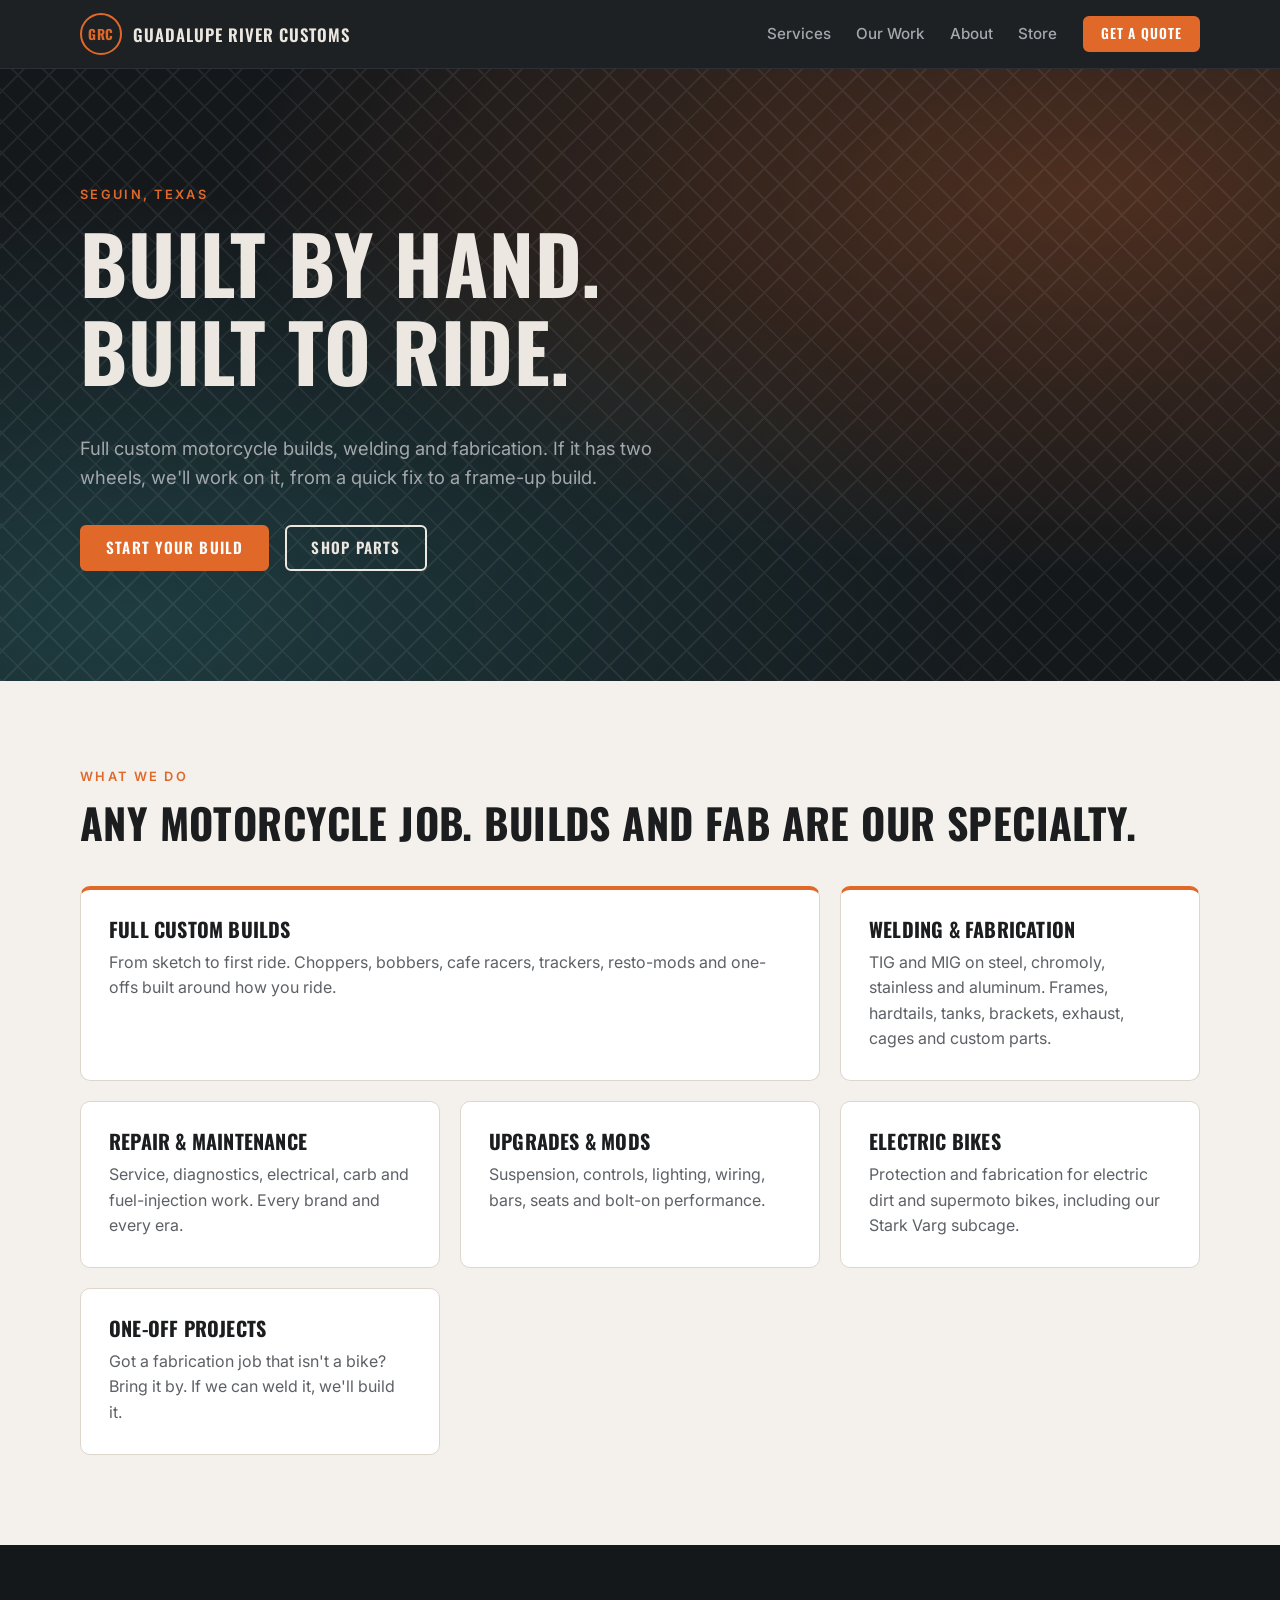
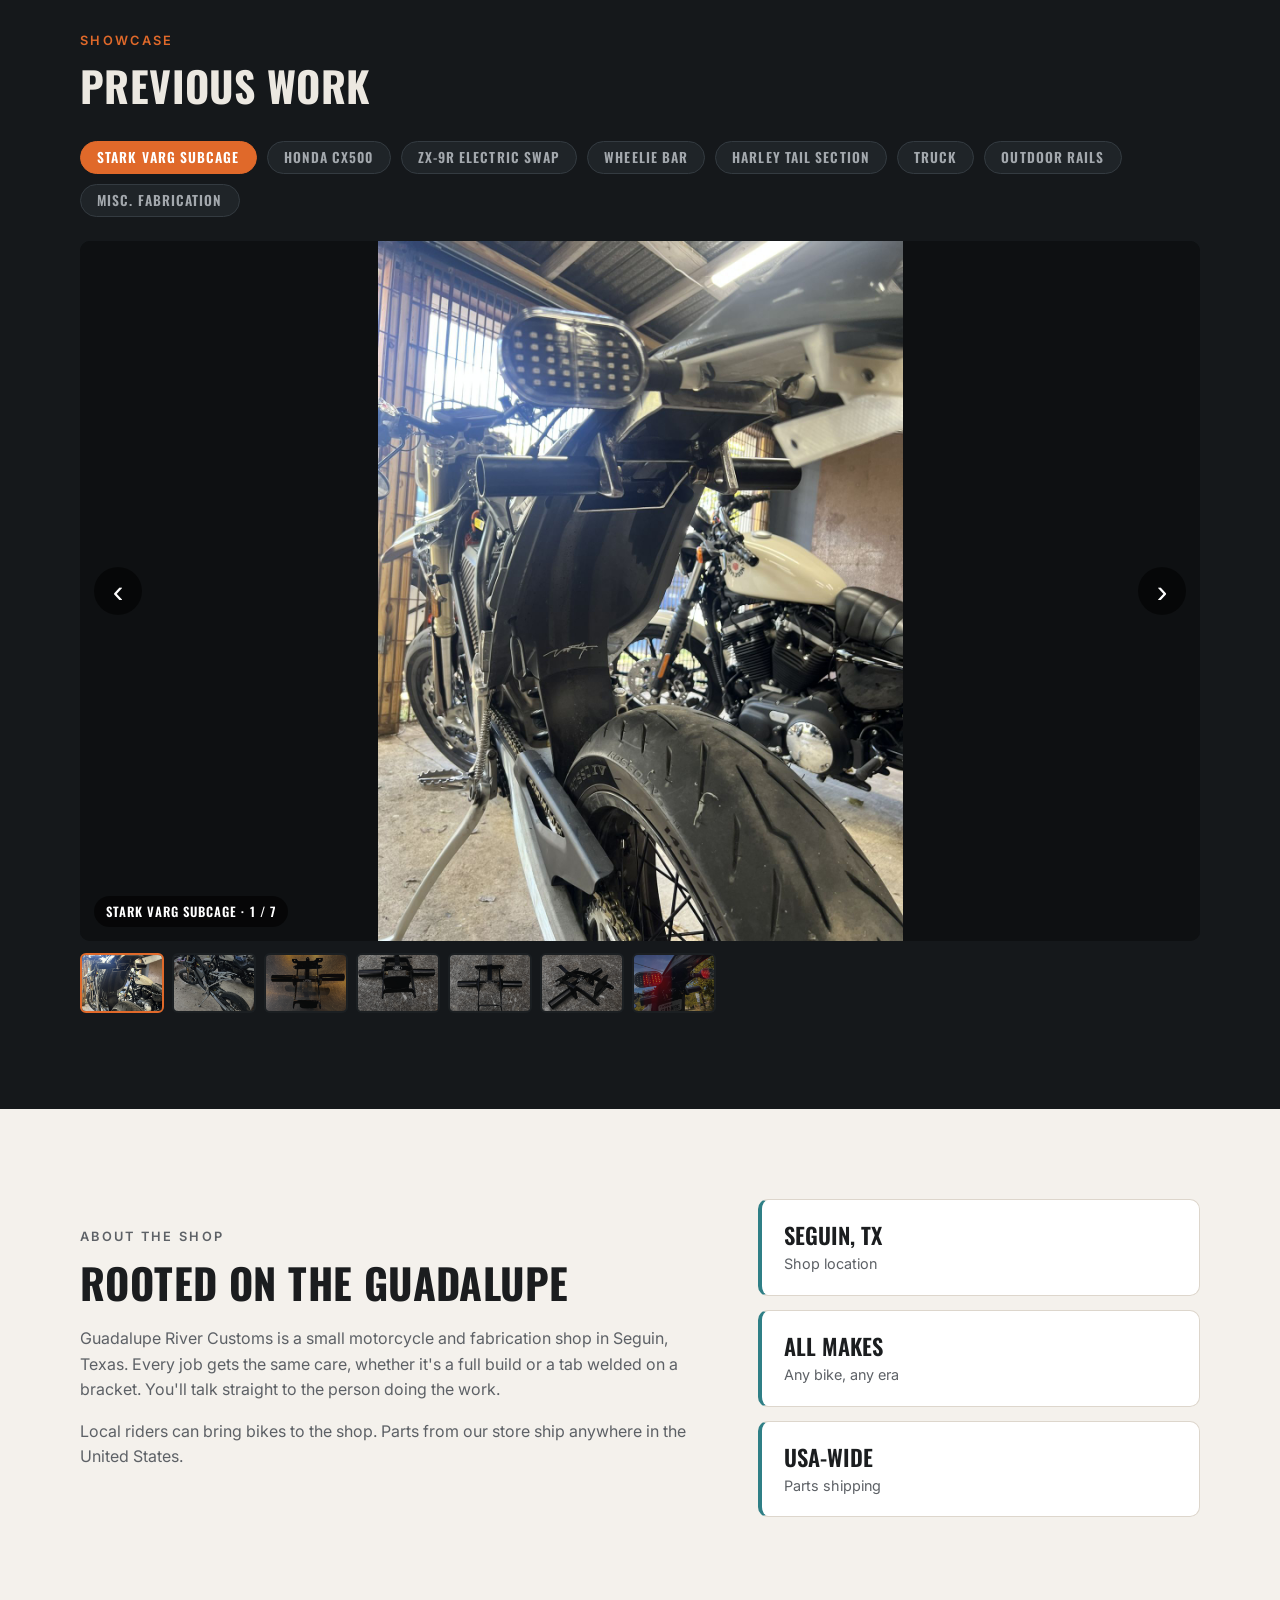
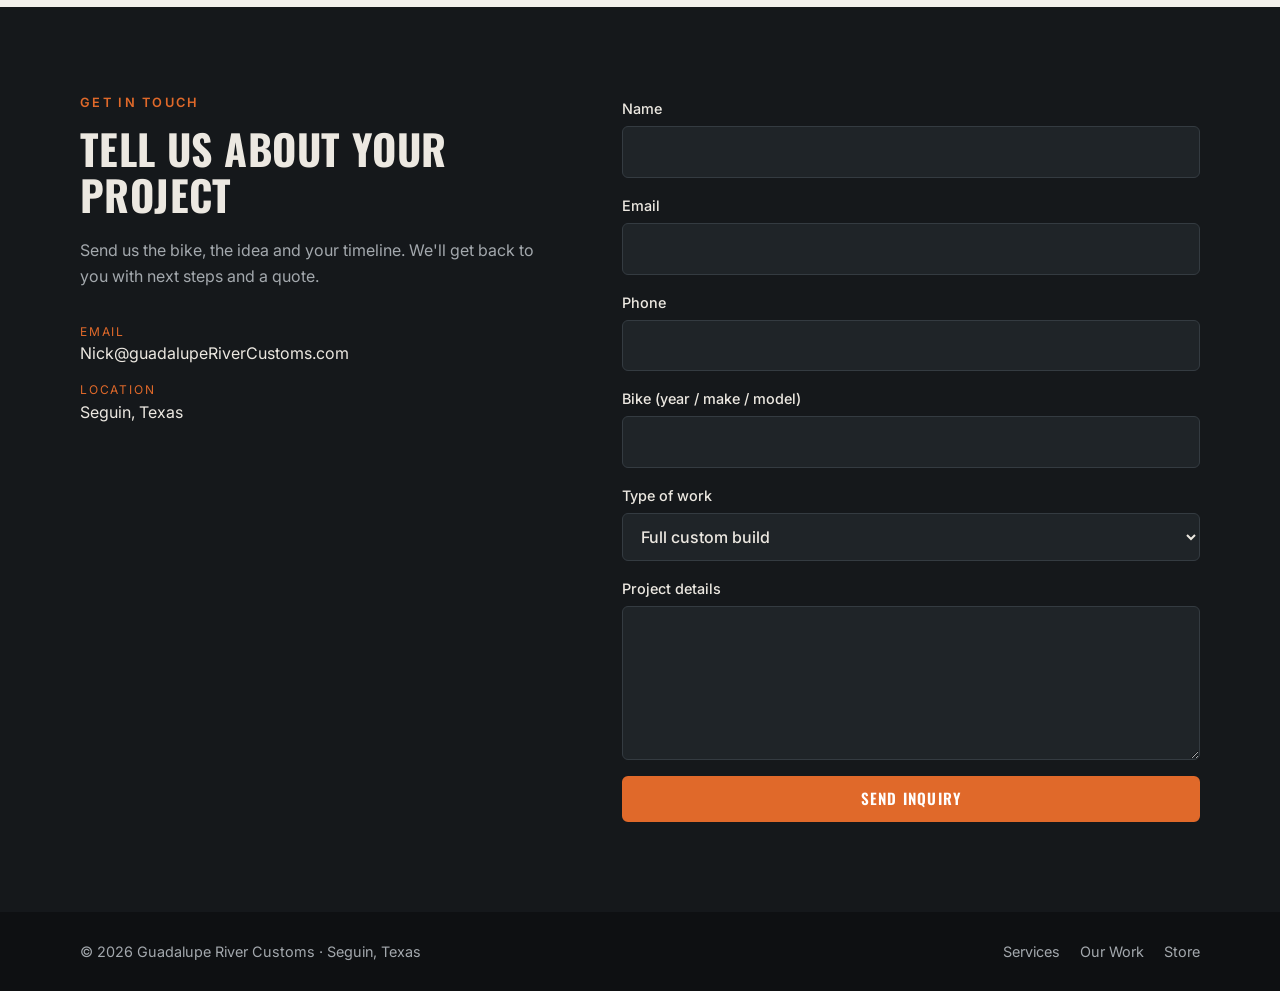
==== commit b157a12c: "remove phone number" ====
--- a/index.html
+++ b/index.html
@@ -9,6 +9,12 @@
   <link rel="preconnect" href="https://fonts.gstatic.com" crossorigin>
   <link href="https://fonts.googleapis.com/css2?family=Oswald:wght@500;600;700&family=Inter:wght@400;500;600&display=swap" rel="stylesheet">
   <link rel="stylesheet" href="css/styles.css">
+  <link rel="icon" href="images/favicon_io/favicon.ico" sizes="any">
+  <link rel="icon" type="image/png" sizes="32x32" href="images/favicon_io/favicon-32x32.png">
+  <link rel="icon" type="image/png" sizes="16x16" href="images/favicon_io/favicon-16x16.png">
+  <link rel="apple-touch-icon" sizes="180x180" href="images/favicon_io/apple-touch-icon.png">
+  <link rel="manifest" href="images/favicon_io/site.webmanifest">
+  <meta name="theme-color" content="#15181b">
 </head>
 <body>
   <header class="site-header">
@@ -118,7 +124,6 @@
           <p>Send us the bike, the idea and your timeline. We'll get back to you with next steps and a quote.</p>
           <ul class="contact-list">
             <li><span>Email</span><a href="mailto:Nick@guadalupeRiverCustoms.com">Nick@guadalupeRiverCustoms.com</a></li>
-            <li><span>Phone</span><a href="tel:+12104640187">(210) 464-0187</a></li>
             <li><span>Location</span>Seguin, Texas</li>
           </ul>
         </div>
